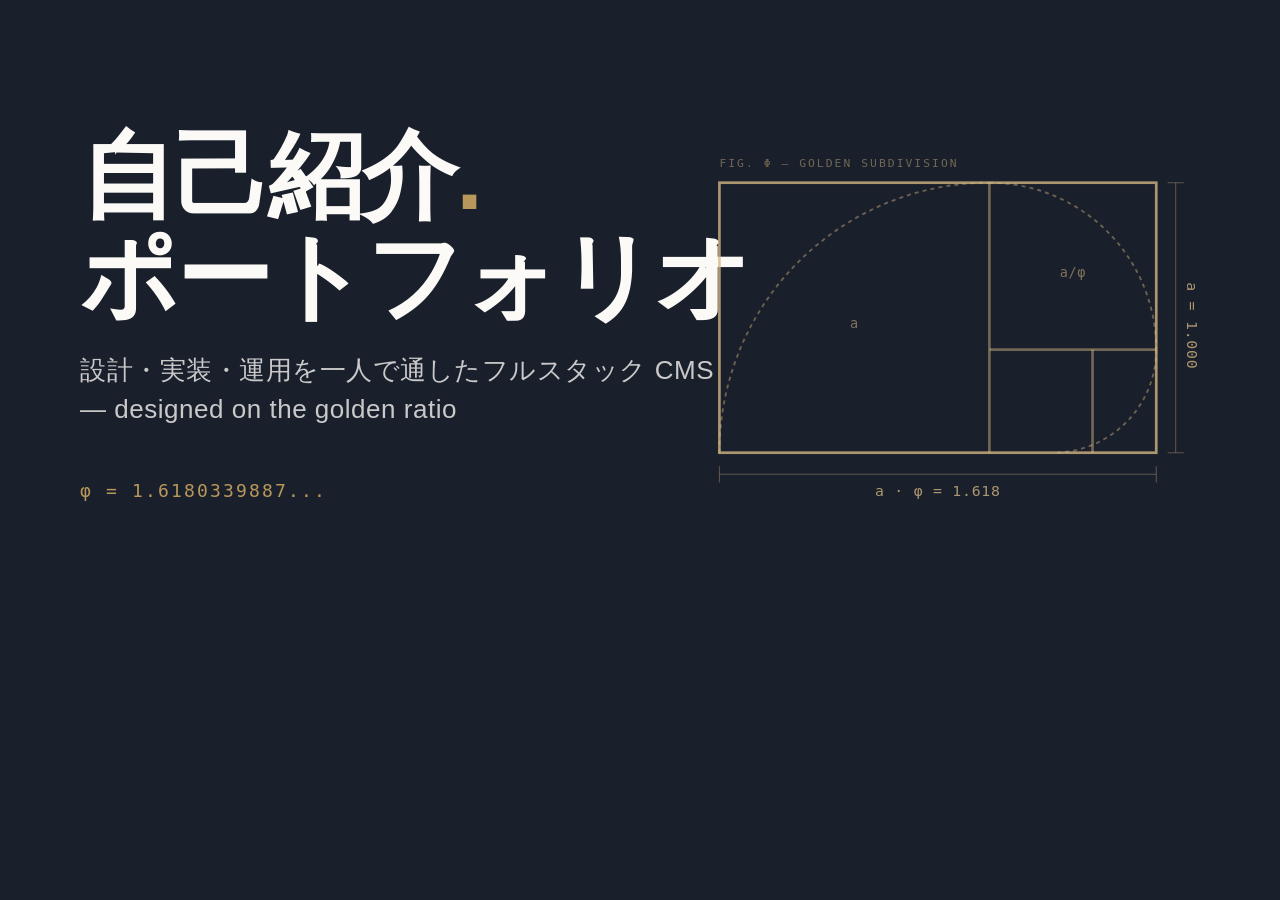
==== src/main/resources/static/og-source.html @ 9b8d7c13 "Initial commit: Portfolio CMS Spring Boot 3.5 + PostgreSQL + Spring Security + Flyway + Thymeleaf によ" ====
<!DOCTYPE html>
<html lang="ja">
<!--
  OG image source. Render this page at 1200x630, then save as /og.png.
  Generation command:
    /Applications/Google\ Chrome.app/Contents/MacOS/Google\ Chrome \
      --headless --disable-gpu --hide-scrollbars \
      --window-size=1200,630 \
      --screenshot=src/main/resources/static/og.png \
      file://$(pwd)/src/main/resources/static/og-source.html
-->
<head>
<meta charset="UTF-8">
<style>
  * { margin: 0; padding: 0; box-sizing: border-box; }
  body {
    width: 1200px; height: 630px;
    background: #1a1f2c;
    color: #fbfaf6;
    font-family: -apple-system, "Hiragino Sans", sans-serif;
    position: relative;
    overflow: hidden;
    display: flex;
    align-items: center;
    padding: 0 80px;
  }
  h1 {
    font-size: 96px;
    font-weight: 700;
    letter-spacing: -0.02em;
    line-height: 1.05;
  }
  .accent { color: #b8985a; }
  p {
    margin-top: 24px;
    font-size: 26px;
    font-weight: 300;
    color: rgba(251, 250, 246, 0.78);
    letter-spacing: 0.02em;
    max-width: 640px;
    line-height: 1.5;
  }
  .meta {
    margin-top: 48px;
    font-family: "SF Mono", ui-monospace, monospace;
    font-size: 18px;
    color: #b8985a;
    letter-spacing: 0.12em;
  }
  /* Blueprint diagram, mirrored from hero */
  svg.bp {
    position: absolute;
    right: 0;
    top: 50%;
    transform: translateY(-50%);
    width: 540px;
    height: auto;
    color: rgba(212, 184, 131, 0.78);
  }
  svg.bp .bp-shapes rect, svg.bp .bp-shapes line { fill: none; stroke: currentColor; stroke-width: 1; }
  svg.bp .bp-shapes line { stroke-opacity: 0.6; }
  svg.bp .bp-spiral { fill: none; stroke: currentColor; stroke-width: 0.7; stroke-opacity: 0.55; stroke-dasharray: 1.5 1.5; }
  svg.bp .bp-dims line { stroke: currentColor; stroke-width: 0.4; stroke-opacity: 0.45; }
  svg.bp text {
    fill: currentColor;
    font-family: "SF Mono", ui-monospace, monospace;
    font-size: 5.5px;
    letter-spacing: 0.05em;
  }
  svg.bp .bp-label-inner { font-size: 5px; opacity: 0.7; }
  svg.bp .bp-title { font-size: 4.2px; opacity: 0.6; letter-spacing: 0.18em; text-transform: uppercase; }
</style>
</head>
<body>
  <div>
    <h1>自己紹介<span class="accent">.</span><br>ポートフォリオ</h1>
    <p>設計・実装・運用を一人で通したフルスタック CMS — designed on the golden ratio</p>
    <p class="meta">φ = 1.6180339887...</p>
  </div>

  <svg class="bp" viewBox="0 0 200 138" preserveAspectRatio="xMaxYMid meet">
    <g class="bp-shapes">
      <rect x="22" y="20" width="161.8" height="100"/>
      <line x1="122" y1="20" x2="122" y2="120"/>
      <line x1="122" y1="81.8" x2="183.8" y2="81.8"/>
      <line x1="160.2" y1="81.8" x2="160.2" y2="120"/>
      <path d="M 22 120 A 100 100 0 0 1 122 20" class="bp-spiral"/>
      <path d="M 122 20 A 61.8 61.8 0 0 1 183.8 81.8" class="bp-spiral"/>
      <path d="M 183.8 81.8 A 38.2 38.2 0 0 1 145.6 120" class="bp-spiral"/>
    </g>
    <g class="bp-dims">
      <line x1="22" y1="128" x2="183.8" y2="128"/>
      <line x1="22" y1="125" x2="22" y2="131"/>
      <line x1="183.8" y1="125" x2="183.8" y2="131"/>
      <line x1="191" y1="20" x2="191" y2="120"/>
      <line x1="188" y1="20" x2="194" y2="20"/>
      <line x1="188" y1="120" x2="194" y2="120"/>
    </g>
    <g class="bp-labels">
      <text x="102.9" y="136" text-anchor="middle">a · φ = 1.618</text>
      <text x="195" y="73" text-anchor="middle" transform="rotate(90 195 73)">a = 1.000</text>
      <text x="72" y="74" text-anchor="middle" class="bp-label-inner">a</text>
      <text x="152.9" y="55" text-anchor="middle" class="bp-label-inner">a/φ</text>
      <text x="22" y="14" class="bp-title">FIG. φ — golden subdivision</text>
    </g>
  </svg>
</body>
</html>
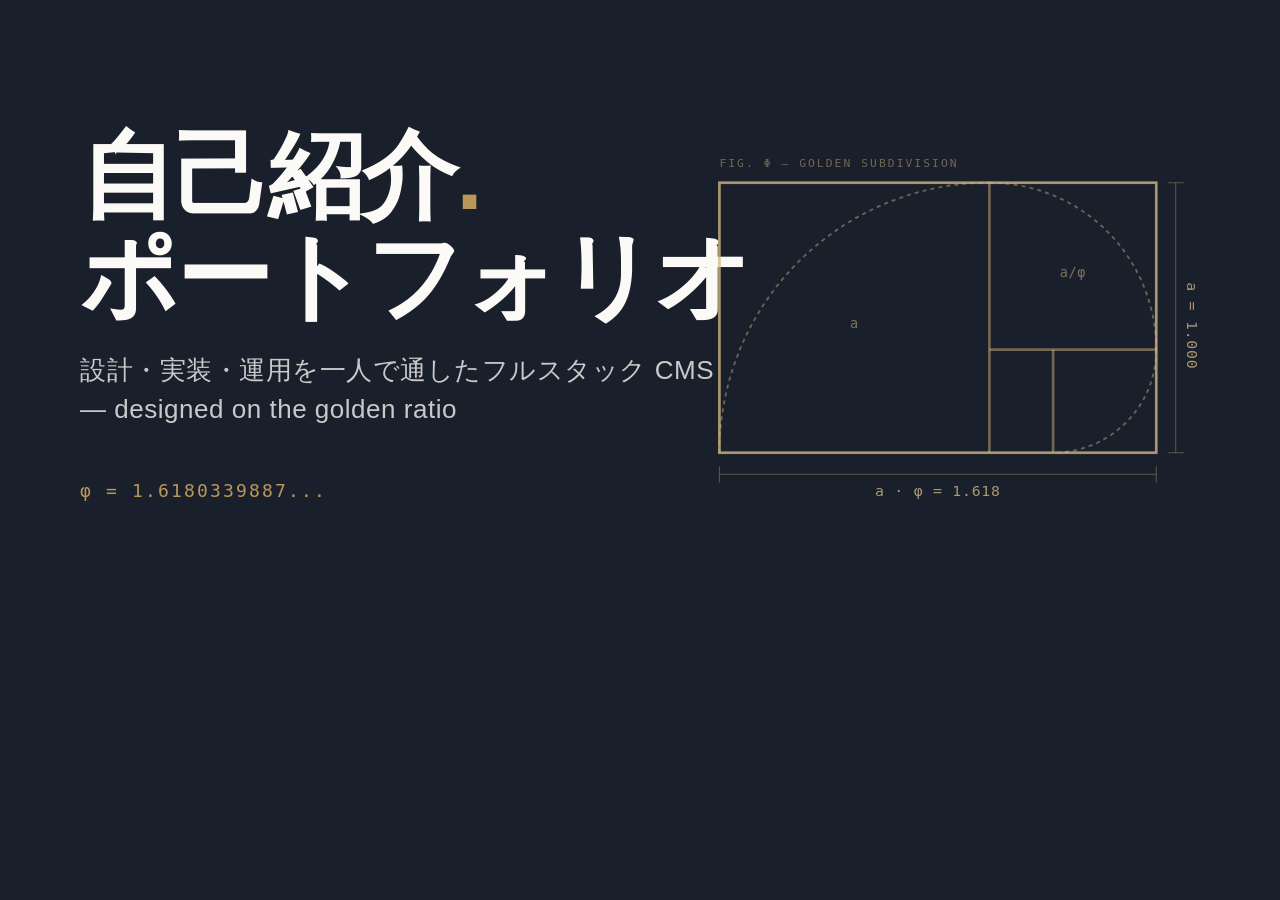
==== commit 7aaade65: "Fix golden subdivision: third recursive divider was at wrong x ヒーロー設計図 SVG の底部小矩形 (61.8 × 38.2, 横長黄金" ====
--- a/src/main/resources/static/og-source.html
+++ b/src/main/resources/static/og-source.html
@@ -83,7 +83,7 @@
       <rect x="22" y="20" width="161.8" height="100"/>
       <line x1="122" y1="20" x2="122" y2="120"/>
       <line x1="122" y1="81.8" x2="183.8" y2="81.8"/>
-      <line x1="160.2" y1="81.8" x2="160.2" y2="120"/>
+      <line x1="145.6" y1="81.8" x2="145.6" y2="120"/>
       <path d="M 22 120 A 100 100 0 0 1 122 20" class="bp-spiral"/>
       <path d="M 122 20 A 61.8 61.8 0 0 1 183.8 81.8" class="bp-spiral"/>
       <path d="M 183.8 81.8 A 38.2 38.2 0 0 1 145.6 120" class="bp-spiral"/>
